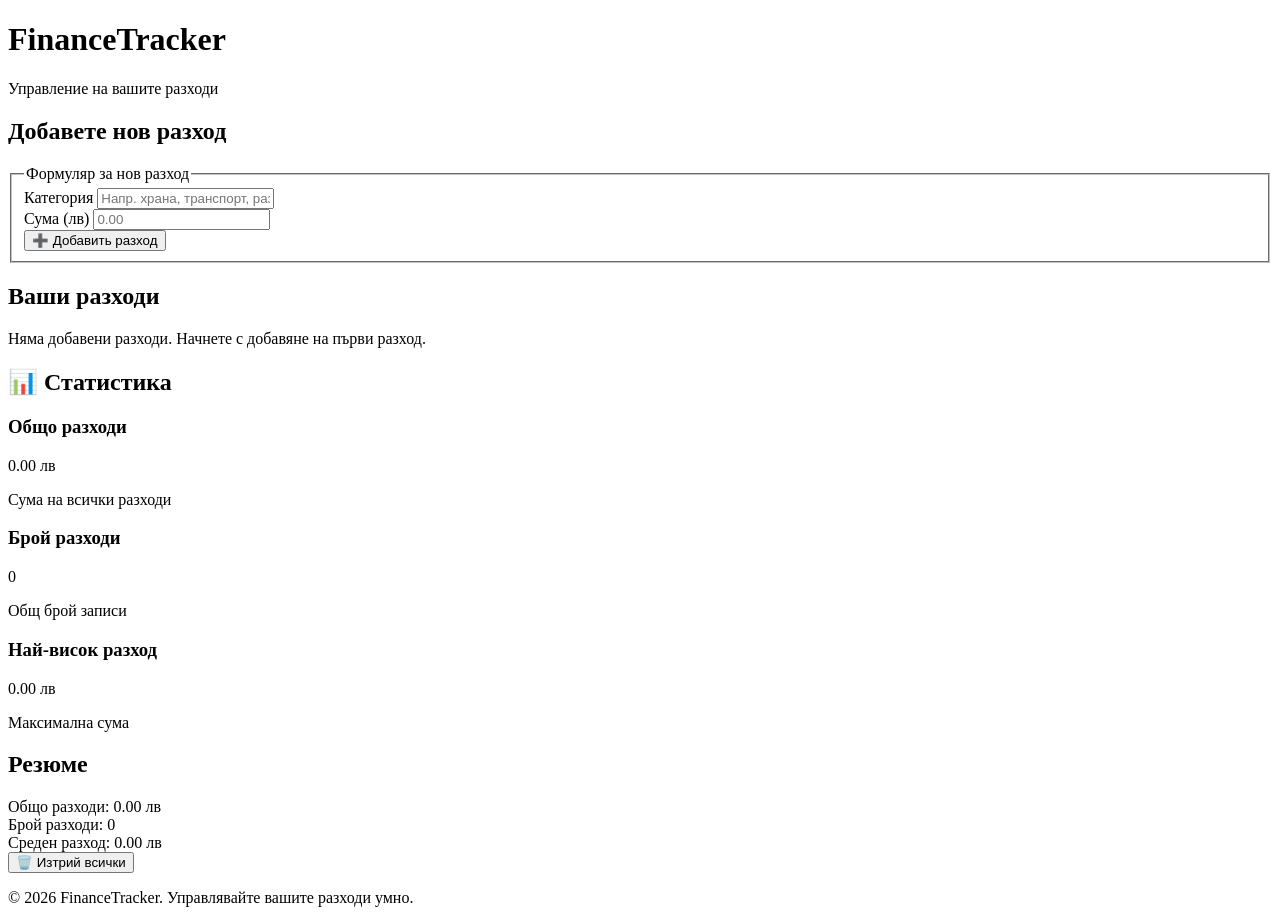
==== index.html @ ca8d8ad9 "Improve semantic HTML structure" ====
<!DOCTYPE html>
<html lang="bg">
<head>
    <meta charset="UTF-8">
    <meta name="viewport" content="width=device-width, initial-scale=1.0">
    <meta name="description" content="FinanceTracker - Приложение за управление на личните разходи">
    <meta name="theme-color" content="#3498db">
    <title>FinanceTracker - Управление на разходи</title>
    <link rel="stylesheet" href="style.css">
</head>
<body>
    <!-- Главно заглавие на приложението -->
    <header class="page-header">
        <div class="header-container">
            <h1 class="app-title">FinanceTracker</h1>
            <p class="app-subtitle">Управление на вашите разходи</p>
        </div>
    </header>

    <!-- Основно съдържание -->
    <main class="main-content">
        <div class="content-wrapper">
            <!-- Секция с форма за добавяне на разход -->
            <section class="form-card">
                <h2 class="section-title">Добавете нов разход</h2>
                
                <form id="expenseForm" class="expense-input-form">
                    <fieldset class="form-fieldset">
                        <legend class="visually-hidden">Формуляр за нов разход</legend>
                        
                        <div class="form-field-group">
                            <label for="categoryInput" class="form-label">Категория</label>
                            <input 
                                type="text" 
                                id="categoryInput" 
                                class="form-input form-input--text" 
                                placeholder="Напр. храна, транспорт, развлечения"
                                aria-label="Категория на разхода"
                                required
                            >
                        </div>

                        <div class="form-field-group">
                            <label for="amountInput" class="form-label">Сума (лв)</label>
                            <input 
                                type="number" 
                                id="amountInput" 
                                class="form-input form-input--number" 
                                placeholder="0.00"
                                aria-label="Сума на разхода"
                                min="0.01"
                                step="0.01"
                                required
                            >
                        </div>

                        <button type="submit" class="button button--primary">
                            ➕ Добавить разход
                        </button>
                    </fieldset>
                </form>
            </section>

            <!-- Секция със списък на разходите -->
            <section class="expenses-card">
                <h2 class="section-title">Ваши разходи</h2>
                
                <div class="expenses-container">
                    <ul id="expenseList" class="expenses-list" role="list">
                        <!-- Разходите ще се добавят динамично -->
                    </ul>
                </div>
                
                <div id="emptyState" class="empty-state" role="status" aria-live="polite">
                    <p class="empty-state-message">Няма добавени разходи. Начнете с добавяне на първи разход.</p>
                </div>
            </section>

            <!-- Статистическа секция -->
            <section class="statistics-card" role="region" aria-label="Статистика на разходите">
                <h2 class="section-title">📊 Статистика</h2>
                
                <div class="statistics-grid">
                    <div class="statistic-item">
                        <h3 class="statistic-title">Общо разходи</h3>
                        <p id="statisticsTotal" class="statistic-value">0.00 лв</p>
                        <p class="statistic-description">Сума на всички разходи</p>
                    </div>
                    
                    <div class="statistic-item">
                        <h3 class="statistic-title">Брой разходи</h3>
                        <p id="statisticsCount" class="statistic-value">0</p>
                        <p class="statistic-description">Общ брой записи</p>
                    </div>
                    
                    <div class="statistic-item">
                        <h3 class="statistic-title">Най-висок разход</h3>
                        <p id="statisticsHighest" class="statistic-value">0.00 лв</p>
                        <p class="statistic-description">Максимална сума</p>
                    </div>
                </div>
            </section>

            <!-- Секция с общо количество -->
            <aside class="summary-card" role="complementary" aria-label="Резюме на разходите">
                <h2 class="section-title">Резюме</h2>
                
                <div class="summary-content">
                    <div class="summary-item">
                        <span class="summary-label">Общо разходи:</span>
                        <span id="totalAmount" class="summary-value">0.00 лв</span>
                    </div>
                    
                    <div class="summary-item">
                        <span class="summary-label">Брой разходи:</span>
                        <span id="totalCount" class="summary-value">0</span>
                    </div>
                    
                    <div class="summary-item">
                        <span class="summary-label">Среден разход:</span>
                        <span id="averageAmount" class="summary-value">0.00 лв</span>
                    </div>
                </div>
                
                <button id="clearAllButton" class="button button--secondary">
                    🗑️ Изтрий всички
                </button>
            </aside>
        </div>
    </main>

    <!-- Футър -->
    <footer class="page-footer">
        <p class="footer-text">&copy; 2026 FinanceTracker. Управлявайте вашите разходи умно.</p>
    </footer>

    <script src="app.js"></script>
</body>
</html>
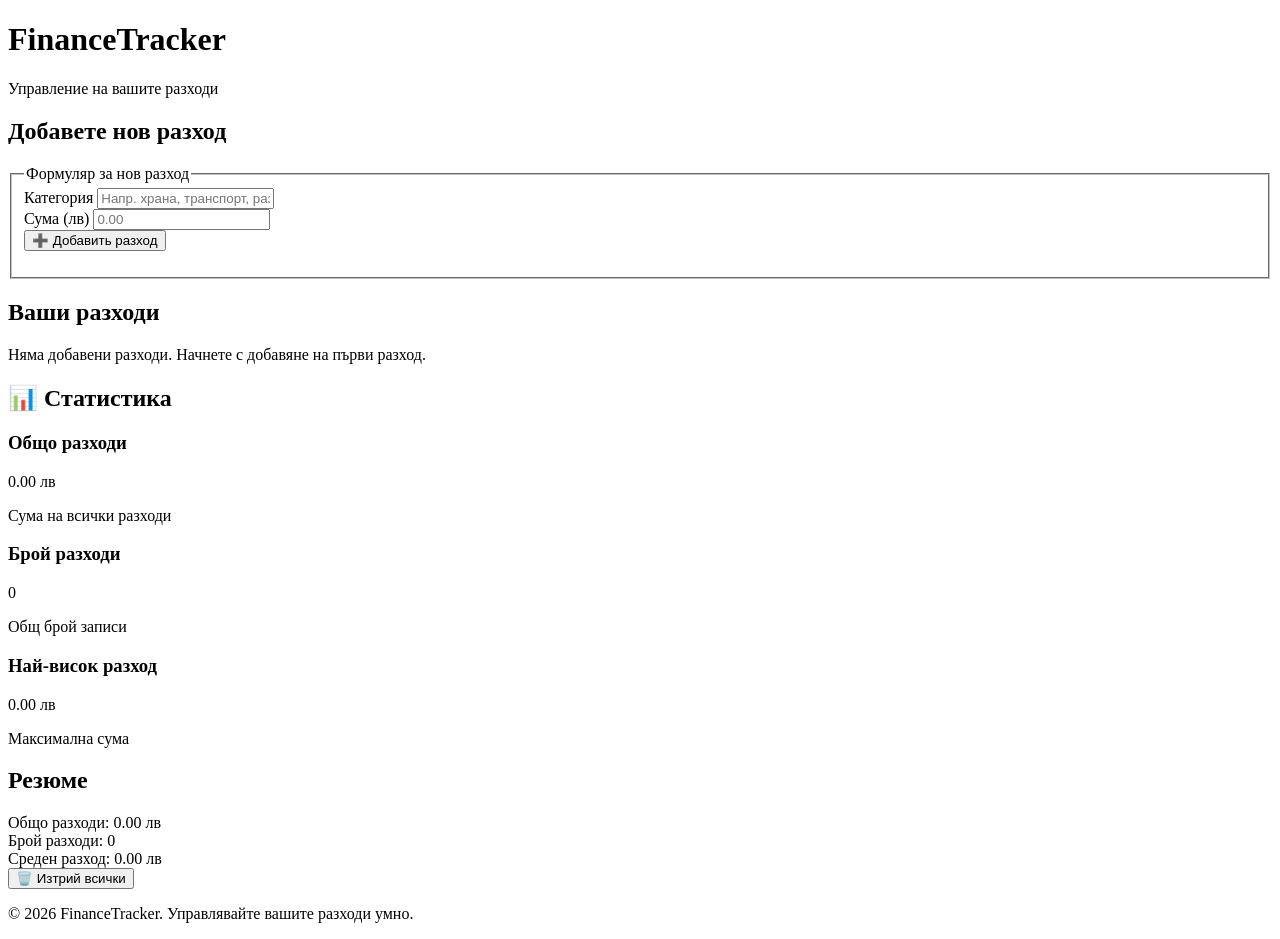
==== commit 0e6ae70b: "Validation-empty title,empty amount,invalid number" ====
--- a/index.html
+++ b/index.html
@@ -57,6 +57,8 @@
                         <button type="submit" class="button button--primary">
                             ➕ Добавить разход
                         </button>
+
+                        <p id="formError" class="form-error" aria-live="assertive"></p>
                     </fieldset>
                 </form>
             </section>
--- a/style.css
+++ b/style.css
@@ -0,0 +1,6 @@
+.form-error {
+    margin-top: 1rem;
+    color: #d93025;
+    font-size: 0.95rem;
+    line-height: 1.4;
+}
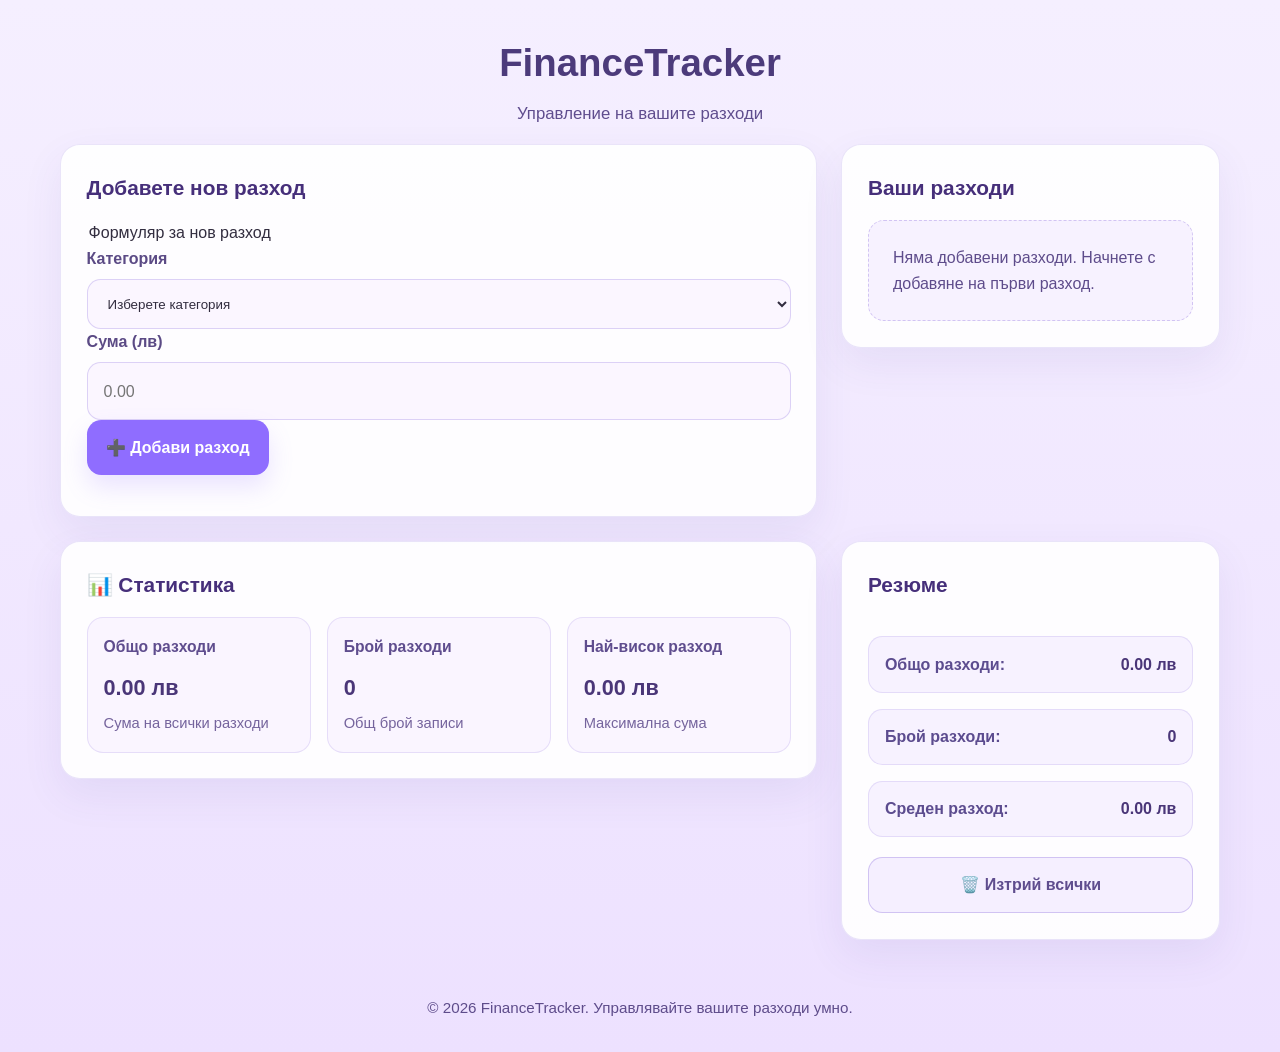
==== commit 09036710: "Add Categories" ====
--- a/index.html
+++ b/index.html
@@ -30,14 +30,13 @@
                         
                         <div class="form-field-group">
                             <label for="categoryInput" class="form-label">Категория</label>
-                            <input 
-                                type="text" 
-                                id="categoryInput" 
-                                class="form-input form-input--text" 
-                                placeholder="Напр. храна, транспорт, развлечения"
-                                aria-label="Категория на разхода"
-                                required
-                            >
+                            <select id="categoryInput" class="form-input" aria-label="Категория на разхода" required>
+                                <option value="" disabled selected>Изберете категория</option>
+                                <option value="Food">Food</option>
+                                <option value="Transport">Transport</option>
+                                <option value="Bills">Bills</option>
+                                <option value="Entertaiment">Entertaiment</option>
+                            </select>
                         </div>
 
                         <div class="form-field-group">
@@ -55,7 +54,7 @@
                         </div>
 
                         <button type="submit" class="button button--primary">
-                            ➕ Добавить разход
+                            ➕ Добави разход
                         </button>
 
                         <p id="formError" class="form-error" aria-live="assertive"></p>
--- a/style.css
+++ b/style.css
@@ -1,3 +1,358 @@
+/* Global page styling */
+:root {
+    color-scheme: light;
+    font-family: Inter, Roboto, Arial, sans-serif;
+    background-color: #f0ebff;
+    color: #322d3f;
+    font-size: 16px;
+    line-height: 1.6;
+}
+
+* {
+    box-sizing: border-box;
+}
+
+html, body {
+    margin: 0;
+    min-height: 100%;
+}
+
+body {
+    background: linear-gradient(180deg, #f5efff 0%, #ede1ff 100%);
+}
+
+a {
+    color: inherit;
+    text-decoration: none;
+}
+
+button, input {
+    font: inherit;
+}
+
+button {
+    border: none;
+    cursor: pointer;
+}
+
+button:focus-visible,
+input:focus-visible,
+textarea:focus-visible {
+    outline: 2px solid #8a66ff;
+    outline-offset: 2px;
+}
+
+.page-header {
+    padding: 2rem 1.5rem 1rem;
+    text-align: center;
+}
+
+.header-container {
+    max-width: 1060px;
+    margin: 0 auto;
+}
+
+.app-title {
+    margin: 0;
+    font-size: 2.4rem;
+    color: #4c3b7b;
+}
+
+.app-subtitle {
+    margin: 0.5rem auto 0;
+    max-width: 720px;
+    color: #5f4d8e;
+    font-size: 1.05rem;
+}
+
+.main-content {
+    padding: 0 1rem 2rem;
+}
+
+.content-wrapper {
+    max-width: 1160px;
+    margin: 0 auto;
+    display: grid;
+    grid-template-columns: minmax(0, 2fr) minmax(300px, 1fr);
+    gap: 1.5rem;
+    align-items: start;
+}
+
+@media (max-width: 920px) {
+    .content-wrapper {
+        grid-template-columns: 1fr;
+    }
+}
+
+.form-card,
+.expenses-card,
+.statistics-card,
+.summary-card {
+    background: rgba(255, 255, 255, 0.9);
+    border: 1px solid rgba(140, 112, 221, 0.18);
+    border-radius: 1.25rem;
+    padding: 1.6rem;
+    box-shadow: 0 16px 40px rgba(82, 58, 153, 0.08);
+}
+
+.section-title {
+    margin: 0 0 1rem;
+    font-size: 1.3rem;
+    color: #462f7a;
+}
+
+.expense-input-form {
+    display: grid;
+    gap: 1rem;
+}
+
+.form-fieldset {
+    border: none;
+    padding: 0;
+    margin: 0;
+}
+
+.form-field-group {
+    display: grid;
+    gap: 0.5rem;
+}
+
+.form-label {
+    font-weight: 600;
+    color: #5b4a85;
+}
+
+.form-input {
+    width: 100%;
+    border: 1px solid rgba(140, 112, 221, 0.28);
+    border-radius: 0.85rem;
+    padding: 0.95rem 1rem;
+    background: #fbf6ff;
+    color: #322d3f;
+    transition: border-color 0.2s ease, box-shadow 0.2s ease;
+}
+
+.form-input:focus {
+    border-color: #8f6dff;
+    box-shadow: 0 0 0 4px rgba(143, 109, 255, 0.12);
+}
+
+.button {
+    display: inline-flex;
+    align-items: center;
+    justify-content: center;
+    gap: 0.5rem;
+    padding: 0.9rem 1.2rem;
+    border-radius: 0.9rem;
+    font-weight: 600;
+    transition: transform 0.15s ease, box-shadow 0.15s ease, background-color 0.15s ease;
+}
+
+.button:hover {
+    transform: translateY(-1px);
+}
+
+.button--primary {
+    background: #8f6dff;
+    color: #ffffff;
+    box-shadow: 0 12px 24px rgba(143, 109, 255, 0.18);
+}
+
+.button--primary:hover {
+    background: #7a57e0;
+}
+
+.button--secondary {
+    background: #f5efff;
+    color: #5f4d8e;
+    border: 1px solid rgba(140, 112, 221, 0.35);
+}
+
+.button--secondary:hover {
+    background: #ede1ff;
+}
+
+.expense-actions {
+    display: flex;
+    flex-wrap: wrap;
+    gap: 0.6rem;
+    align-items: center;
+    justify-content: flex-end;
+}
+
+.expense-edit-button {
+    background-color: #9f7dff;
+}
+
+.expense-edit-button:hover,
+.expense-edit-button:focus {
+    background-color: #7e5bff;
+}
+
+.expenses-container {
+    overflow: hidden;
+    border-radius: 1rem;
+}
+
+.expenses-list {
+    list-style: none;
+    margin: 0;
+    padding: 0;
+}
+
+.expense-item {
+    display: flex;
+    justify-content: space-between;
+    align-items: center;
+    gap: 1rem;
+    padding: 1rem 1.1rem;
+    border-bottom: 1px solid rgba(140, 112, 221, 0.15);
+    background: #ffffff;
+}
+
+.expense-item:last-child {
+    border-bottom: none;
+}
+
+.expense-item-content {
+    display: grid;
+    gap: 0.3rem;
+}
+
+.expense-category {
+    font-weight: 700;
+    color: #4a3678;
+}
+
+.expense-amount {
+    color: #7a56d7;
+    font-weight: 600;
+}
+
+.expense-delete-button,
+.expense-edit-button {
+    padding: 0.55rem 0.85rem;
+    border-radius: 0.75rem;
+    color: #fff;
+    font-size: 0.95rem;
+}
+
+.expense-delete-button {
+    background-color: #f45d9f;
+}
+
+.expense-delete-button:hover,
+.expense-delete-button:focus {
+    background-color: #d24082;
+}
+
+.expense-edit-button {
+    background-color: #8f6dff;
+}
+
+.expense-edit-button:hover,
+.expense-edit-button:focus {
+    background-color: #7a57e0;
+}
+
+.empty-state {
+    padding: 1.5rem;
+    border-radius: 1rem;
+    background: #f7f2ff;
+    color: #5e4c8b;
+    border: 1px dashed rgba(140, 112, 221, 0.35);
+}
+
+.empty-state-message {
+    margin: 0;
+}
+
+.statistics-grid {
+    display: grid;
+    grid-template-columns: repeat(3, minmax(0, 1fr));
+    gap: 1rem;
+}
+
+@media (max-width: 760px) {
+    .statistics-grid {
+        grid-template-columns: 1fr;
+    }
+}
+
+.statistic-item {
+    background: #faf5ff;
+    border: 1px solid rgba(140, 112, 221, 0.18);
+    border-radius: 1rem;
+    padding: 1rem;
+}
+
+.statistic-title {
+    margin: 0 0 0.75rem;
+    font-size: 0.98rem;
+    color: #5f4d8e;
+}
+
+.statistic-value {
+    margin: 0;
+    font-size: 1.35rem;
+    font-weight: 700;
+    color: #4a3678;
+}
+
+.statistic-description {
+    margin: 0.4rem 0 0;
+    color: #75649d;
+    font-size: 0.92rem;
+}
+
+.summary-card {
+    display: flex;
+    flex-direction: column;
+    justify-content: space-between;
+    gap: 1.2rem;
+}
+
+.summary-content {
+    display: grid;
+    gap: 1rem;
+}
+
+.summary-item {
+    display: flex;
+    justify-content: space-between;
+    align-items: center;
+    gap: 1rem;
+    padding: 0.9rem 1rem;
+    border-radius: 0.9rem;
+    background: #f7f2ff;
+    border: 1px solid rgba(140, 112, 221, 0.18);
+}
+
+.summary-label {
+    color: #5c4c8f;
+    font-weight: 600;
+}
+
+.summary-value {
+    color: #4a3678;
+    font-weight: 700;
+}
+
+#clearAllButton {
+    width: 100%;
+}
+
+.page-footer {
+    text-align: center;
+    padding: 1.5rem 1rem 2rem;
+    color: #5e4c8b;
+}
+
+.footer-text {
+    margin: 0;
+    font-size: 0.95rem;
+}
+
 .form-error {
     margin-top: 1rem;
     color: #d93025;
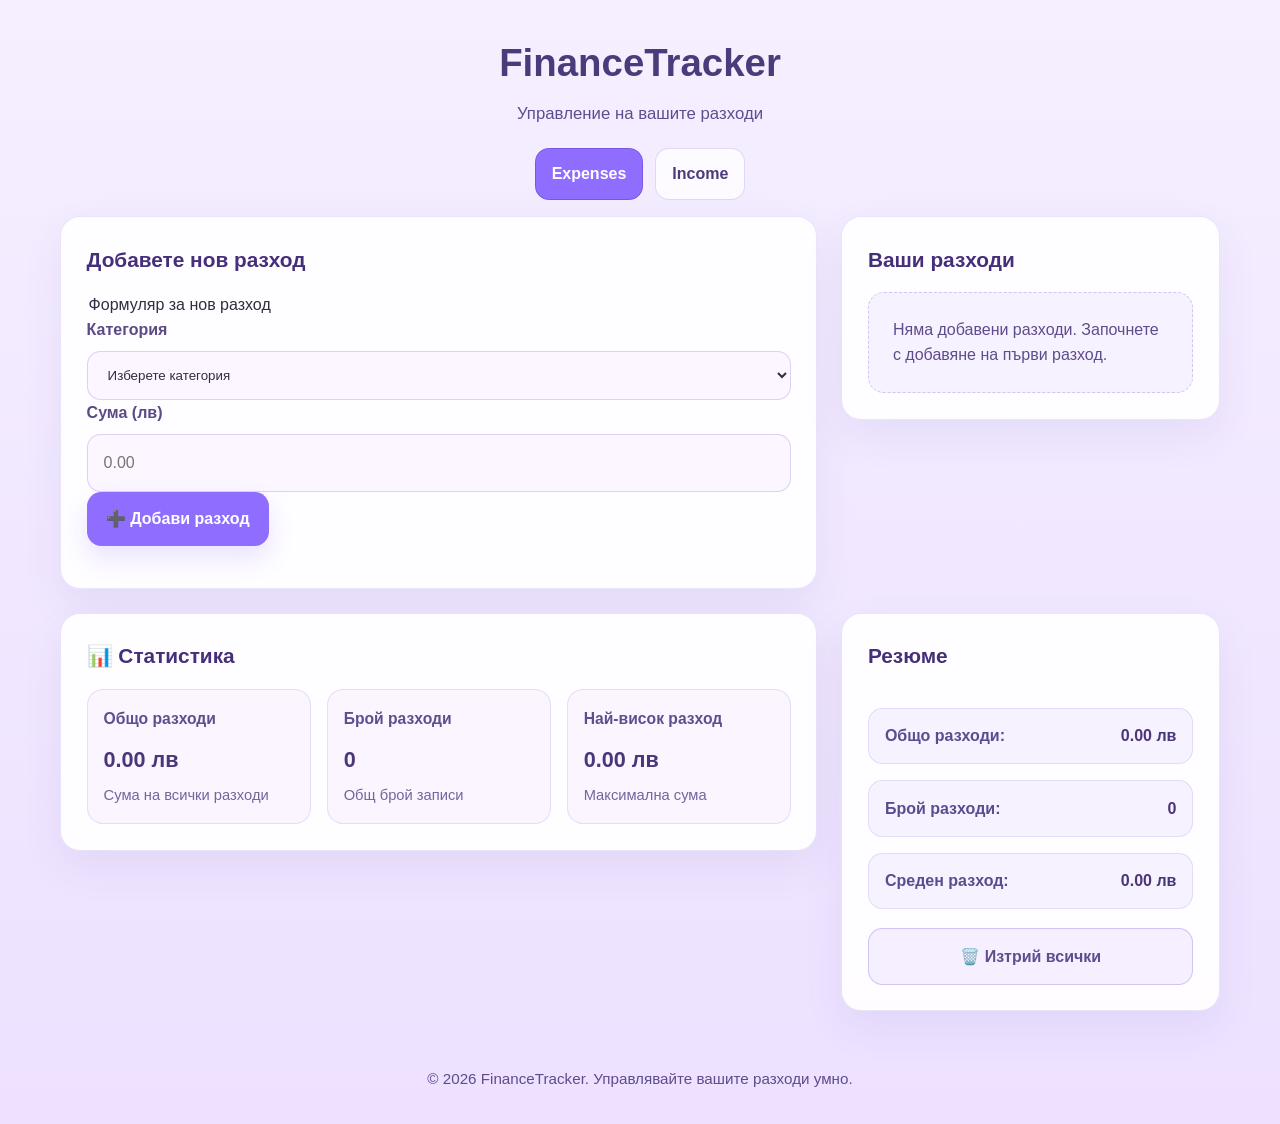
==== commit dd405719: "Add new section Income" ====
--- a/index.html
+++ b/index.html
@@ -14,6 +14,10 @@
         <div class="header-container">
             <h1 class="app-title">FinanceTracker</h1>
             <p class="app-subtitle">Управление на вашите разходи</p>
+            <nav class="page-nav" aria-label="Основна навигация">
+                <a href="index.html" class="page-nav-link active">Expenses</a>
+                <a href="income.html" class="page-nav-link">Income</a>
+            </nav>
         </div>
     </header>
 
@@ -73,7 +77,7 @@
                 </div>
                 
                 <div id="emptyState" class="empty-state" role="status" aria-live="polite">
-                    <p class="empty-state-message">Няма добавени разходи. Начнете с добавяне на първи разход.</p>
+                    <p class="empty-state-message">Няма добавени разходи. Започнете с добавяне на първи разход.</p>
                 </div>
             </section>
 
--- a/style.css
+++ b/style.css
@@ -63,6 +63,43 @@
     max-width: 720px;
     color: #5f4d8e;
     font-size: 1.05rem;
+}
+
+.page-nav {
+    margin: 1.25rem auto 0;
+    display: inline-flex;
+    gap: 0.75rem;
+    flex-wrap: wrap;
+    justify-content: center;
+}
+
+.page-nav-link {
+    display: inline-flex;
+    align-items: center;
+    justify-content: center;
+    padding: 0.75rem 1rem;
+    border-radius: 0.85rem;
+    border: 1px solid rgba(140, 112, 221, 0.25);
+    background: rgba(255, 255, 255, 0.75);
+    color: #4c3b7b;
+    font-weight: 600;
+    transition: background-color 0.15s ease, color 0.15s ease;
+}
+
+.page-nav-link:hover,
+.page-nav-link:focus {
+    background-color: #f2efff;
+}
+
+.page-nav-link.active {
+    background-color: #8f6dff;
+    color: #ffffff;
+    border-color: #7a57e0;
+}
+
+.main-column {
+    display: grid;
+    gap: 1.5rem;
 }
 
 .main-content {
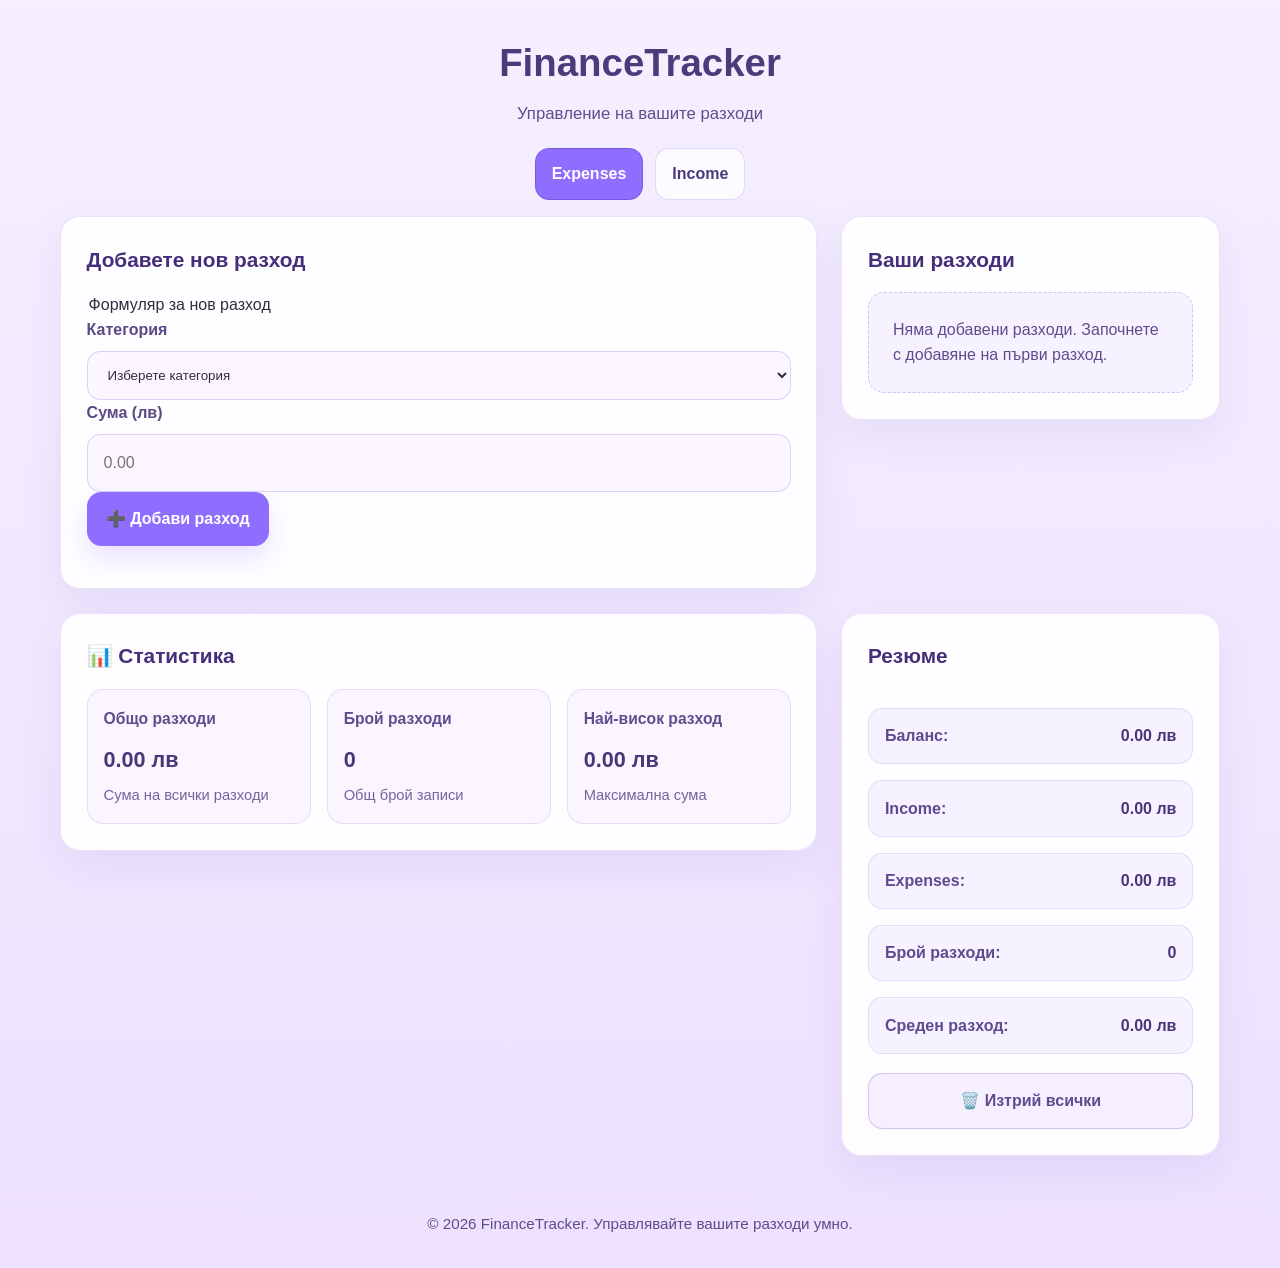
==== commit 468cd571: "Local Storage" ====
--- a/index.html
+++ b/index.html
@@ -112,10 +112,20 @@
                 
                 <div class="summary-content">
                     <div class="summary-item">
-                        <span class="summary-label">Общо разходи:</span>
-                        <span id="totalAmount" class="summary-value">0.00 лв</span>
+                        <span class="summary-label">Баланс:</span>
+                        <span id="balanceAmount" class="summary-value">0.00 лв</span>
                     </div>
-                    
+
+                    <div class="summary-item">
+                        <span class="summary-label">Income:</span>
+                        <span id="overallIncome" class="summary-value">0.00 лв</span>
+                    </div>
+
+                    <div class="summary-item">
+                        <span class="summary-label">Expenses:</span>
+                        <span id="overallExpenses" class="summary-value">0.00 лв</span>
+                    </div>
+
                     <div class="summary-item">
                         <span class="summary-label">Брой разходи:</span>
                         <span id="totalCount" class="summary-value">0</span>
